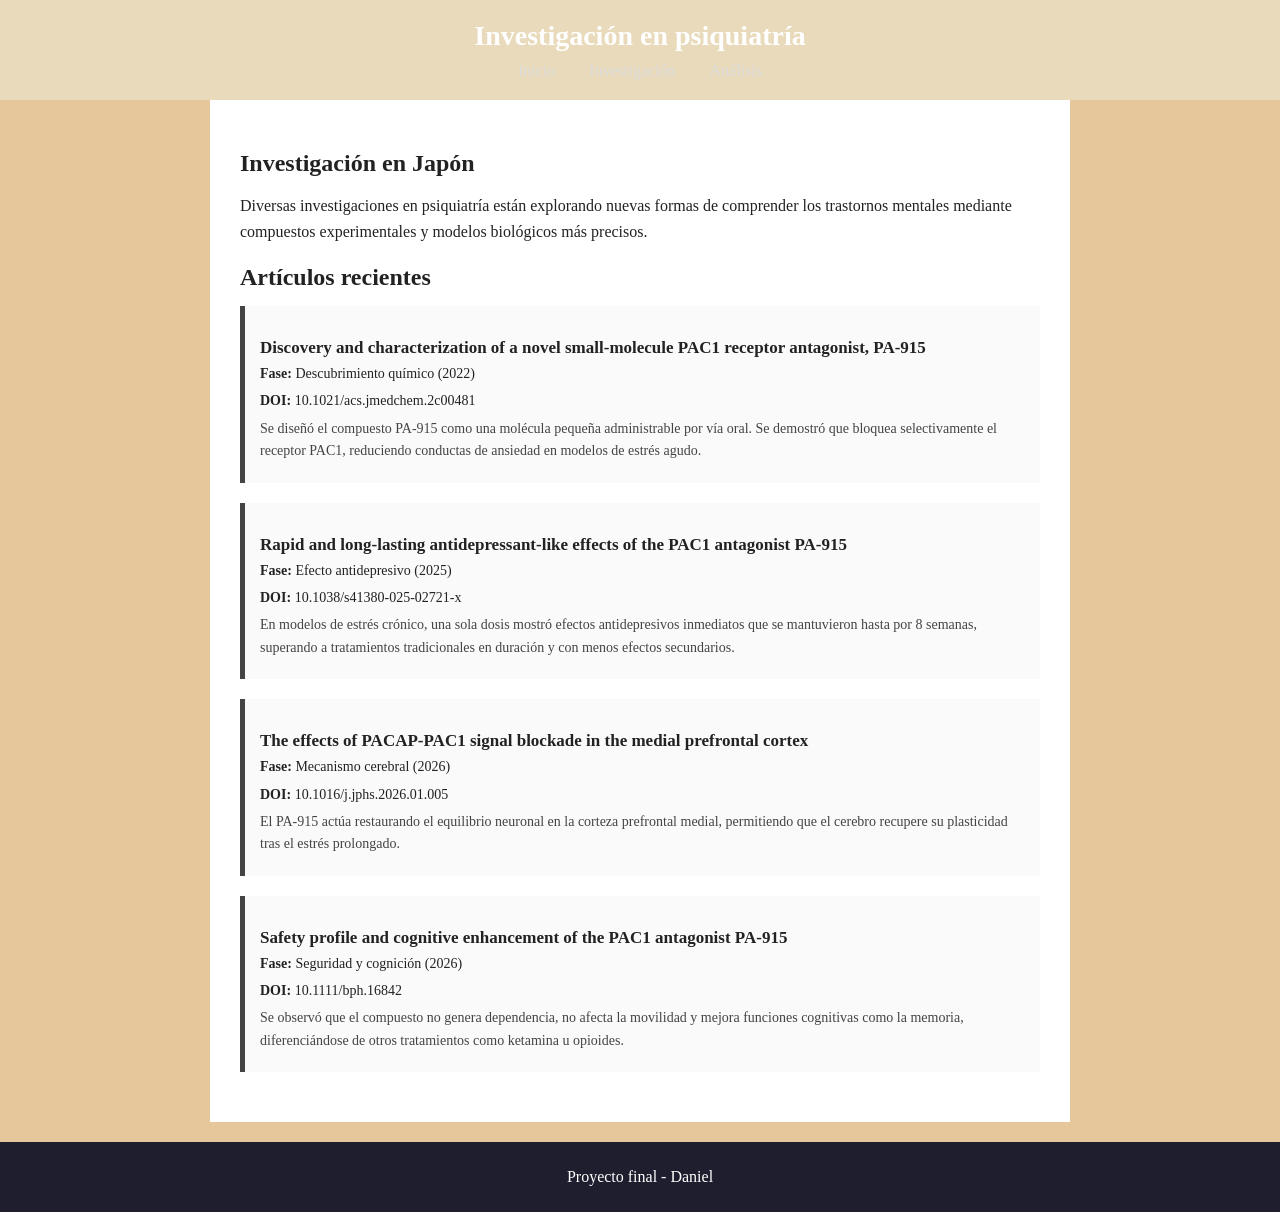
==== pagina2.html @ 25893711 "Agregados 4 papers con narrativa científica y mejoras de estilo" ====
<!DOCTYPE html>
<html lang="es">
<head>
    <meta charset="UTF-8">
    <title>Investigación</title>
    <link rel="stylesheet" href="css/styles.css">
</head>
<body>

<header>
    <h1>Investigación en psiquiatría</h1>
    <nav>
        <a href="index.html">Inicio</a>
        <a href="pagina2.html">Investigación</a>
        <a href="pagina3.html">Análisis</a>
    </nav>
</header>

<main>

    <section>
        <h2>Investigación en Japón</h2>
        <p>
            Diversas investigaciones en psiquiatría están explorando nuevas formas de comprender
            los trastornos mentales mediante compuestos experimentales y modelos biológicos más precisos.
        </p>
    </section>

    <section>
        <h2>Artículos recientes</h2>

       <!-- 1 -->
    <div class="paper">
        <h3>Discovery and characterization of a novel small-molecule PAC1 receptor antagonist, PA-915</h3>
        <p><strong>Fase:</strong> Descubrimiento químico (2022)</p>
        <p><strong>DOI:</strong> 10.1021/acs.jmedchem.2c00481</p>

        <div class="paper-info">
            <p>
                Se diseñó el compuesto PA-915 como una molécula pequeña administrable por vía oral.
                Se demostró que bloquea selectivamente el receptor PAC1, reduciendo conductas de ansiedad
                en modelos de estrés agudo.
            </p>
        </div>
    </div>

    <!-- 2 -->
    <div class="paper">
        <h3>Rapid and long-lasting antidepressant-like effects of the PAC1 antagonist PA-915</h3>
        <p><strong>Fase:</strong> Efecto antidepresivo (2025)</p>
        <p><strong>DOI:</strong> 10.1038/s41380-025-02721-x</p>

        <div class="paper-info">
            <p>
                En modelos de estrés crónico, una sola dosis mostró efectos antidepresivos inmediatos
                que se mantuvieron hasta por 8 semanas, superando a tratamientos tradicionales en duración
                y con menos efectos secundarios.
            </p>
        </div>
    </div>

    <!-- 3 -->
    <div class="paper">
        <h3>The effects of PACAP-PAC1 signal blockade in the medial prefrontal cortex</h3>
        <p><strong>Fase:</strong> Mecanismo cerebral (2026)</p>
        <p><strong>DOI:</strong> 10.1016/j.jphs.2026.01.005</p>

        <div class="paper-info">
            <p>
                El PA-915 actúa restaurando el equilibrio neuronal en la corteza prefrontal medial,
                permitiendo que el cerebro recupere su plasticidad tras el estrés prolongado.
            </p>
        </div>
    </div>

    <!-- 4 -->
    <div class="paper">
        <h3>Safety profile and cognitive enhancement of the PAC1 antagonist PA-915</h3>
        <p><strong>Fase:</strong> Seguridad y cognición (2026)</p>
        <p><strong>DOI:</strong> 10.1111/bph.16842</p>

        <div class="paper-info">
            <p>
                Se observó que el compuesto no genera dependencia, no afecta la movilidad y mejora
                funciones cognitivas como la memoria, diferenciándose de otros tratamientos como
                ketamina u opioides.
            </p>
        </div>
    </div>

    </section>

</main>

<footer>
    <p>Proyecto final - Daniel</p>
</footer>

</body>
</html>
---- css/styles.css ----
body {
    font-family: 'Georgia', serif;
    margin: 0;
    background-color: #e6c79c;
    color: #222;
}

header {
    background-color: #e8daba;
    color: white;
    padding: 20px;
    text-align: center;
}

nav {
    margin-top: 10px;
}

nav a {
    color: #ddd;
    margin: 0 15px;
    text-decoration: none;
    font-weight: 500;
}

nav a:hover {
    color: white;
}

main {
    padding: 30px;
    max-width: 800px;
    margin: auto;
    background-color: white;
}

main p {
    line-height: 1.6;
    margin-bottom: 15px;
}

h1 {
    margin: 0;
    font-size: 28px;
}

h2 {
    margin-bottom: 15px;
}

footer {
    background-color: #1e1e2f;
    color: white;
    text-align: center;
    padding: 10px;
    margin-top: 20px;
}

.paper {
    border-left: 4px solid #444;
    padding: 15px;
    margin-bottom: 20px;
    background-color: #fafafa;
}

.paper h3 {
    margin-bottom: 5px;
    font-size: 18px;
}

.paper p {
    margin: 5px 0;
    font-size: 14px;
}

.paper-info {
    font-size: 14px;
    color: #444;
}
.paper {
    border-left: 5px solid #444;
    transition: transform 0.2s ease;
}

.paper:hover {
    transform: scale(1.02);
}

.paper p {
    font-size: 14px;
}

.paper h3 {
    font-size: 17px;
}
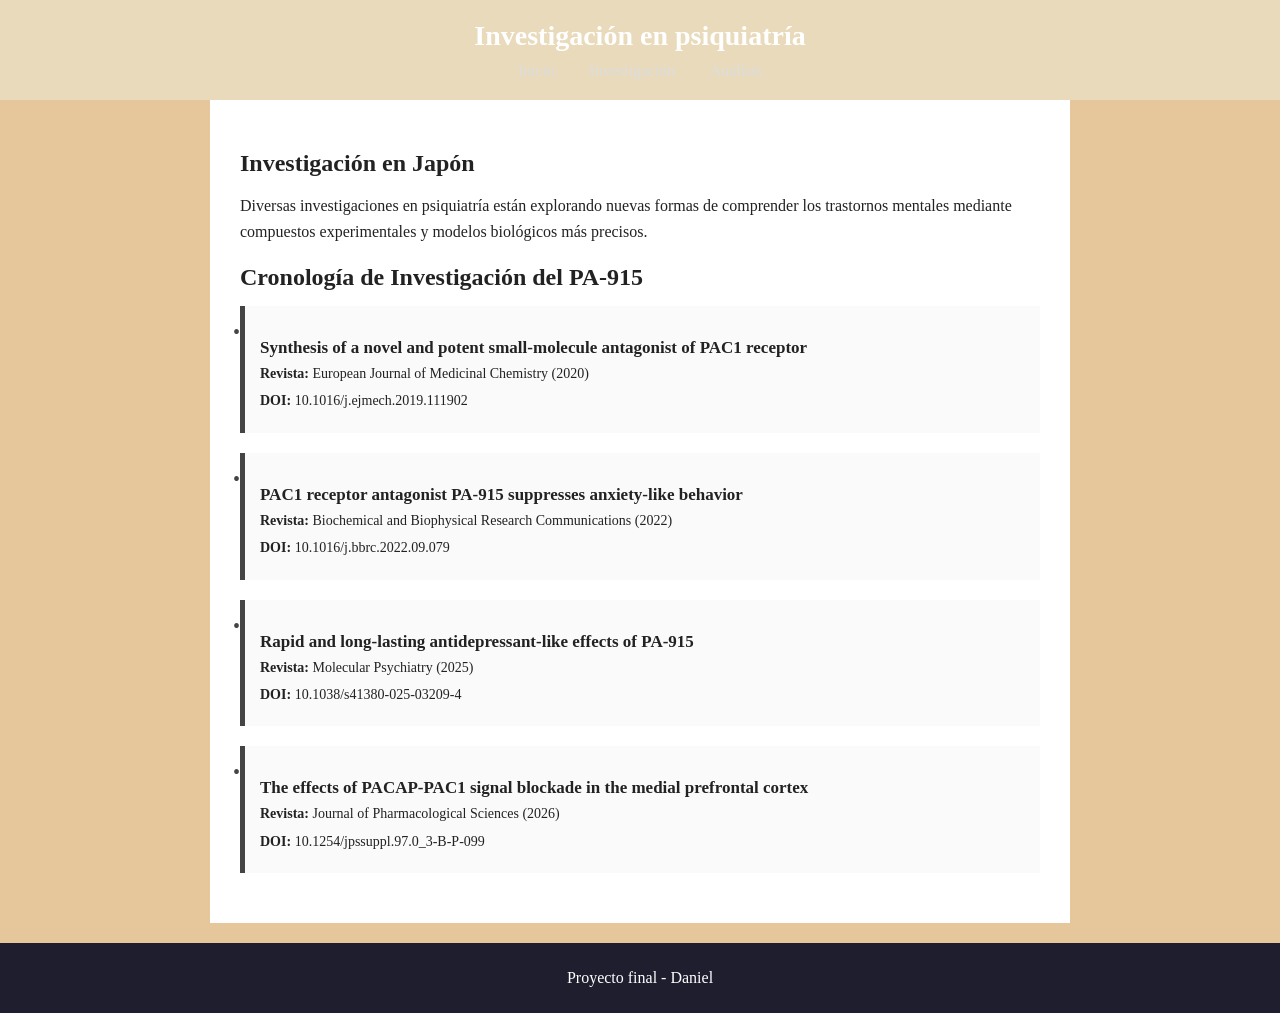
==== commit 1c0b164a: "Implementado JavaScript en cronología de investigación" ====
--- a/pagina2.html
+++ b/pagina2.html
@@ -27,63 +27,64 @@
     </section>
 
     <section>
-        <h2>Artículos recientes</h2>
+        <h2>Cronología de Investigación del PA-915</h2>
 
-       <!-- 1 -->
+    <!-- 2020 -->
     <div class="paper">
-        <h3>Discovery and characterization of a novel small-molecule PAC1 receptor antagonist, PA-915</h3>
-        <p><strong>Fase:</strong> Descubrimiento químico (2022)</p>
-        <p><strong>DOI:</strong> 10.1021/acs.jmedchem.2c00481</p>
+        <h3>Synthesis of a novel and potent small-molecule antagonist of PAC1 receptor</h3>
+        <p><strong>Revista:</strong> European Journal of Medicinal Chemistry (2020)</p>
+        <p><strong>DOI:</strong> 10.1016/j.ejmech.2019.111902</p>
 
         <div class="paper-info">
+            <p><strong>Fase:</strong> Diseño químico (origen en dolor neuropático)</p>
             <p>
-                Se diseñó el compuesto PA-915 como una molécula pequeña administrable por vía oral.
-                Se demostró que bloquea selectivamente el receptor PAC1, reduciendo conductas de ansiedad
-                en modelos de estrés agudo.
+                Se sintetizó el PA-915 como antagonista del receptor PAC1 con el objetivo de tratar
+                dolor neuropático. Se observó reducción de la hipersensibilidad al dolor en modelos animales.
             </p>
         </div>
     </div>
 
-    <!-- 2 -->
+    <!-- 2022 -->
     <div class="paper">
-        <h3>Rapid and long-lasting antidepressant-like effects of the PAC1 antagonist PA-915</h3>
-        <p><strong>Fase:</strong> Efecto antidepresivo (2025)</p>
-        <p><strong>DOI:</strong> 10.1038/s41380-025-02721-x</p>
+        <h3>PAC1 receptor antagonist PA-915 suppresses anxiety-like behavior</h3>
+        <p><strong>Revista:</strong> Biochemical and Biophysical Research Communications (2022)</p>
+        <p><strong>DOI:</strong> 10.1016/j.bbrc.2022.09.079</p>
 
         <div class="paper-info">
+            <p><strong>Fase:</strong> Salto a la ansiedad</p>
             <p>
-                En modelos de estrés crónico, una sola dosis mostró efectos antidepresivos inmediatos
-                que se mantuvieron hasta por 8 semanas, superando a tratamientos tradicionales en duración
-                y con menos efectos secundarios.
+                Se demostró que el PA-915 modula respuestas emocionales bajo estrés agudo,
+                extendiendo su efecto más allá del dolor hacia la ansiedad.
             </p>
         </div>
     </div>
 
-    <!-- 3 -->
+    <!-- 2025 -->
     <div class="paper">
-        <h3>The effects of PACAP-PAC1 signal blockade in the medial prefrontal cortex</h3>
-        <p><strong>Fase:</strong> Mecanismo cerebral (2026)</p>
-        <p><strong>DOI:</strong> 10.1016/j.jphs.2026.01.005</p>
+        <h3>Rapid and long-lasting antidepressant-like effects of PA-915</h3>
+        <p><strong>Revista:</strong> Molecular Psychiatry (2025)</p>
+        <p><strong>DOI:</strong> 10.1038/s41380-025-03209-4</p>
 
         <div class="paper-info">
+            <p><strong>Fase:</strong> Efecto antidepresivo prolongado</p>
             <p>
-                El PA-915 actúa restaurando el equilibrio neuronal en la corteza prefrontal medial,
-                permitiendo que el cerebro recupere su plasticidad tras el estrés prolongado.
+                Una sola dosis produce efectos rápidos y sostenidos por 8 semanas.
+                Se asocia con la restauración de la plasticidad sináptica en la corteza prefrontal.
             </p>
         </div>
     </div>
 
-    <!-- 4 -->
+    <!-- 2026 -->
     <div class="paper">
-        <h3>Safety profile and cognitive enhancement of the PAC1 antagonist PA-915</h3>
-        <p><strong>Fase:</strong> Seguridad y cognición (2026)</p>
-        <p><strong>DOI:</strong> 10.1111/bph.16842</p>
+        <h3>The effects of PACAP-PAC1 signal blockade in the medial prefrontal cortex</h3>
+        <p><strong>Revista:</strong> Journal of Pharmacological Sciences (2026)</p>
+        <p><strong>DOI:</strong> 10.1254/jpssuppl.97.0_3-B-P-099</p>
 
         <div class="paper-info">
+            <p><strong>Fase:</strong> Mecanismo cerebral (mPFC)</p>
             <p>
-                Se observó que el compuesto no genera dependencia, no afecta la movilidad y mejora
-                funciones cognitivas como la memoria, diferenciándose de otros tratamientos como
-                ketamina u opioides.
+                Se identificó que el efecto terapéutico depende del bloqueo de la señal PACAP-PAC1
+                en la corteza prefrontal medial, revirtiendo los efectos del estrés social crónico.
             </p>
         </div>
     </div>
@@ -95,6 +96,6 @@
 <footer>
     <p>Proyecto final - Daniel</p>
 </footer>
-
+<script src="js/script.js"></script>
 </body>
 </html>
--- a/css/styles.css
+++ b/css/styles.css
@@ -74,9 +74,20 @@
 }
 
 .paper-info {
+    opacity: 0;
+    max-height: 0;
+    overflow: hidden;
+    transition: all 0.4s ease;
     font-size: 14px;
     color: #444;
 }
+
+.paper.active .paper-info {
+    opacity: 1;
+    max-height: 300px;
+    margin-top: 10px;
+}
+
 .paper {
     border-left: 5px solid #444;
     transition: transform 0.2s ease;
@@ -93,3 +104,15 @@
 .paper h3 {
     font-size: 17px;
 }
+.paper {
+    border-left: 5px solid #444;
+    position: relative;
+}
+
+.paper::before {
+    content: "•";
+    position: absolute;
+    left: -12px;
+    color: #444;
+    font-size: 20px;
+}
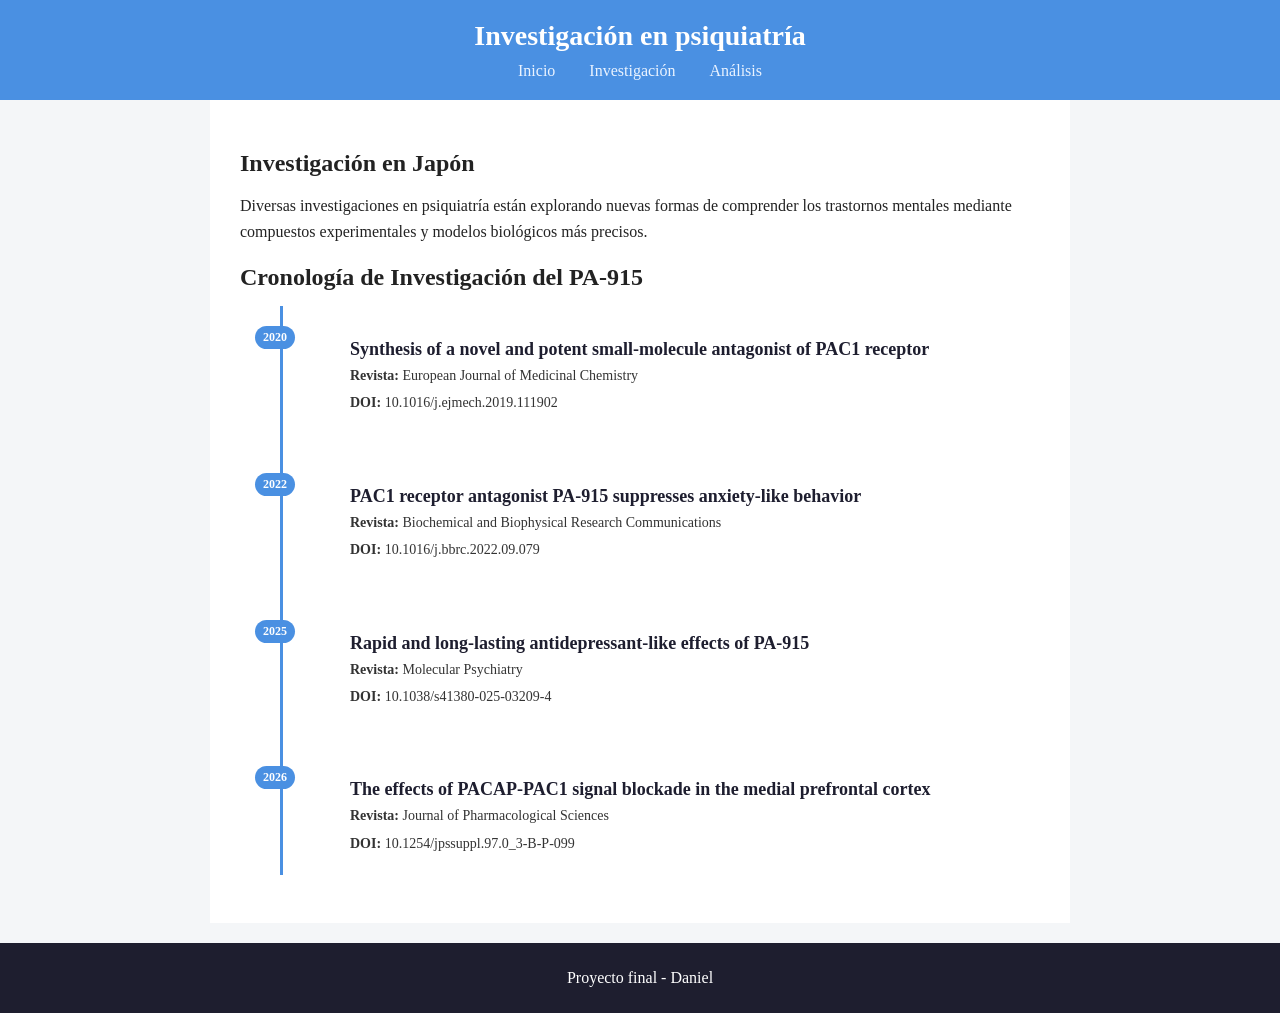
==== commit befdb063: "Actualización visual de timeline" ====
--- a/pagina2.html
+++ b/pagina2.html
@@ -28,11 +28,12 @@
 
     <section>
         <h2>Cronología de Investigación del PA-915</h2>
+        <div class="timeline">
 
     <!-- 2020 -->
-    <div class="paper">
+    <div class="paper" data-year="2020">
         <h3>Synthesis of a novel and potent small-molecule antagonist of PAC1 receptor</h3>
-        <p><strong>Revista:</strong> European Journal of Medicinal Chemistry (2020)</p>
+        <p><strong>Revista:</strong> European Journal of Medicinal Chemistry</p>
         <p><strong>DOI:</strong> 10.1016/j.ejmech.2019.111902</p>
 
         <div class="paper-info">
@@ -45,9 +46,9 @@
     </div>
 
     <!-- 2022 -->
-    <div class="paper">
+    <div class="paper" data-year="2022">
         <h3>PAC1 receptor antagonist PA-915 suppresses anxiety-like behavior</h3>
-        <p><strong>Revista:</strong> Biochemical and Biophysical Research Communications (2022)</p>
+        <p><strong>Revista:</strong> Biochemical and Biophysical Research Communications</p>
         <p><strong>DOI:</strong> 10.1016/j.bbrc.2022.09.079</p>
 
         <div class="paper-info">
@@ -60,9 +61,9 @@
     </div>
 
     <!-- 2025 -->
-    <div class="paper">
+    <div class="paper" data-year="2025">
         <h3>Rapid and long-lasting antidepressant-like effects of PA-915</h3>
-        <p><strong>Revista:</strong> Molecular Psychiatry (2025)</p>
+        <p><strong>Revista:</strong> Molecular Psychiatry</p>
         <p><strong>DOI:</strong> 10.1038/s41380-025-03209-4</p>
 
         <div class="paper-info">
@@ -75,9 +76,9 @@
     </div>
 
     <!-- 2026 -->
-    <div class="paper">
+    <div class="paper" data-year="2026">
         <h3>The effects of PACAP-PAC1 signal blockade in the medial prefrontal cortex</h3>
-        <p><strong>Revista:</strong> Journal of Pharmacological Sciences (2026)</p>
+        <p><strong>Revista:</strong> Journal of Pharmacological Sciences</p>
         <p><strong>DOI:</strong> 10.1254/jpssuppl.97.0_3-B-P-099</p>
 
         <div class="paper-info">
@@ -89,6 +90,7 @@
         </div>
     </div>
 
+        </div>
     </section>
 
 </main>
--- a/css/styles.css
+++ b/css/styles.css
@@ -1,12 +1,12 @@
 body {
     font-family: 'Georgia', serif;
     margin: 0;
-    background-color: #e6c79c;
+    background-color: #f4f6f8;
     color: #222;
 }
 
 header {
-    background-color: #e8daba;
+    background-color: #4a90e2;
     color: white;
     padding: 20px;
     text-align: center;
@@ -17,7 +17,7 @@
 }
 
 nav a {
-    color: #ddd;
+    color: #eaf3ff;
     margin: 0 15px;
     text-decoration: none;
     font-weight: 500;
@@ -56,21 +56,16 @@
     margin-top: 20px;
 }
 
-.paper {
-    border-left: 4px solid #444;
-    padding: 15px;
-    margin-bottom: 20px;
-    background-color: #fafafa;
-}
-
 .paper h3 {
     margin-bottom: 5px;
     font-size: 18px;
+    color: #1e1e2f;
 }
 
 .paper p {
     margin: 5px 0;
     font-size: 14px;
+    color: #333;
 }
 
 .paper-info {
@@ -79,7 +74,7 @@
     overflow: hidden;
     transition: all 0.4s ease;
     font-size: 14px;
-    color: #444;
+    color: #555;
 }
 
 .paper.active .paper-info {
@@ -89,7 +84,11 @@
 }
 
 .paper {
-    border-left: 5px solid #444;
+    border-left: none;
+    padding: 15px 15px 15px 30px;
+    margin-bottom: 18px;
+    background-color: #ffffff;
+    position: relative;
     transition: transform 0.2s ease;
 }
 
@@ -97,22 +96,31 @@
     transform: scale(1.02);
 }
 
-.paper p {
-    font-size: 14px;
+.paper::before {
+    content: attr(data-year);
+    position: absolute;
+    left: -65px;
+    top: 20px;
+    background-color: #4a90e2;
+    color: white;
+    font-size: 12px;
+    padding: 4px 8px;
+    border-radius: 12px;
+    font-weight: bold;
+    z-index: 2;
 }
 
-.paper h3 {
-    font-size: 17px;
-}
-.paper {
-    border-left: 5px solid #444;
+.timeline {
     position: relative;
+    padding-left: 80px;
 }
 
-.paper::before {
-    content: "•";
+.timeline::before {
+    content: "";
     position: absolute;
-    left: -12px;
-    color: #444;
-    font-size: 20px;
+    left: 40px;
+    top: 0;
+    width: 3px;
+    height: 100%;
+    background-color: #4a90e2;
 }
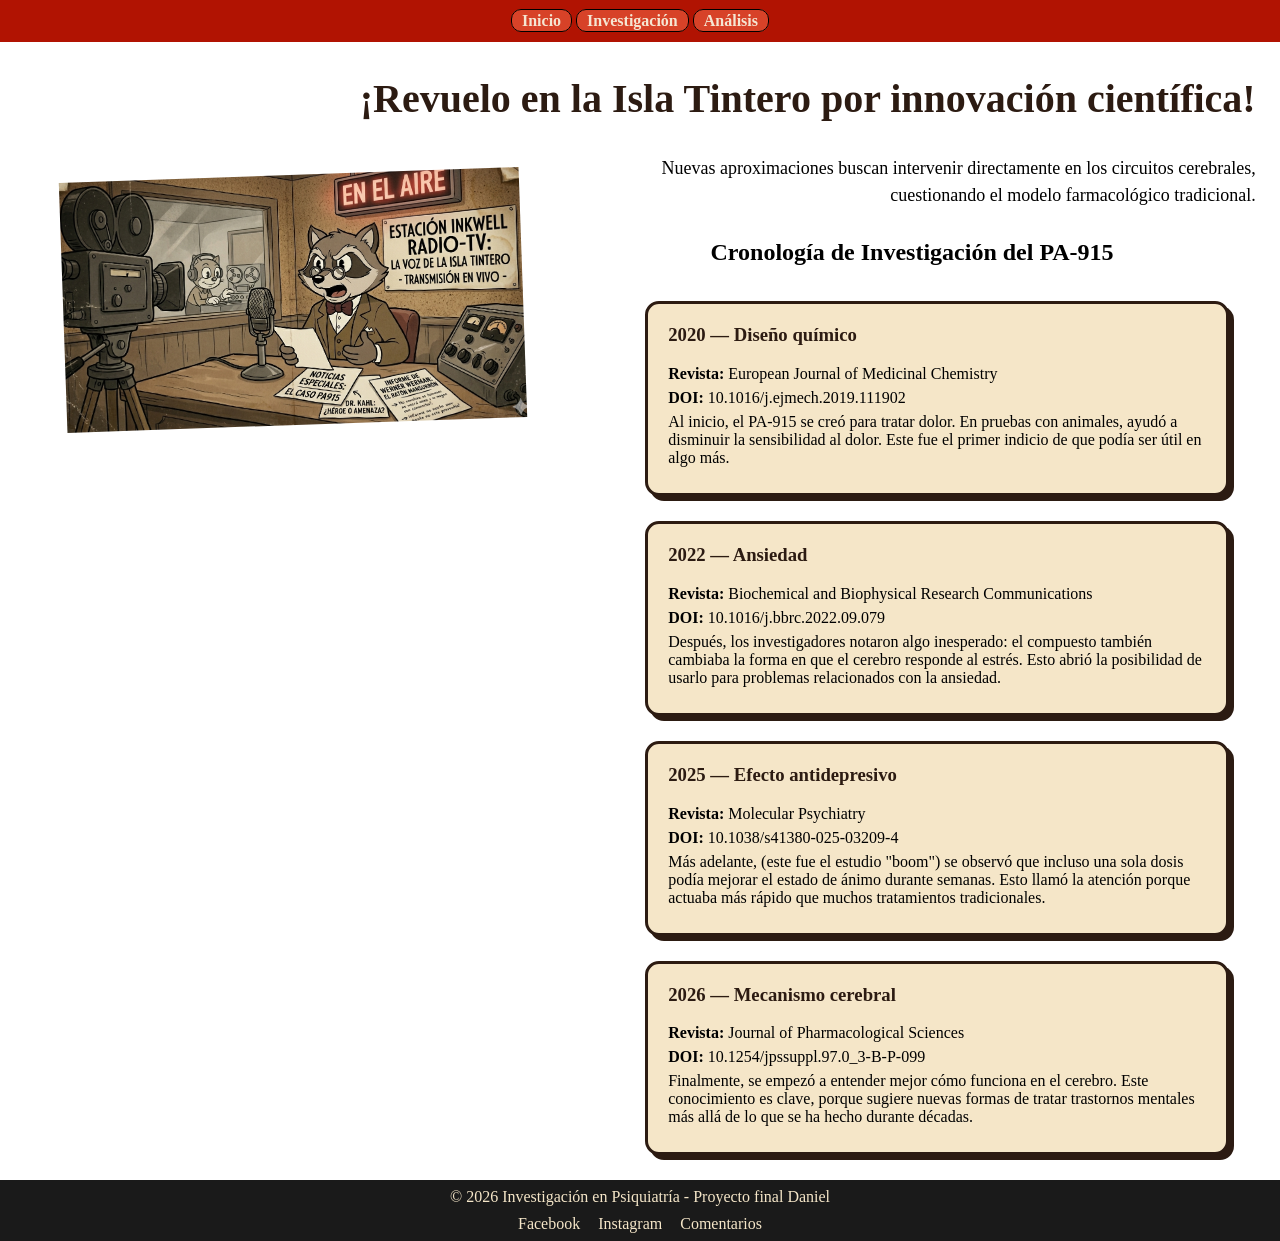
==== commit 3d6bffaf: "Página 1 lista y comienzo de diseño de página 2" ====
--- a/pagina2.html
+++ b/pagina2.html
@@ -2,101 +2,78 @@
 <html lang="es">
 <head>
     <meta charset="UTF-8">
+    <meta name="viewport" content="width=device-width, initial-scale=1.0">
     <title>Investigación</title>
     <link rel="stylesheet" href="css/styles.css">
 </head>
 <body>
 
-<header>
-    <h1>Investigación en psiquiatría</h1>
-    <nav>
-        <a href="index.html">Inicio</a>
-        <a href="pagina2.html">Investigación</a>
-        <a href="pagina3.html">Análisis</a>
-    </nav>
-</header>
+     <header class="header-vintage">
+          <nav>
+            <a href="index.html">Inicio</a>
+            <a href="pagina2.html">Investigación</a>
+            <a href="pagina3.html">Análisis</a>
+          </nav>
+     </header>
 
 <main>
 
     <section>
-        <h2>Investigación en Japón</h2>
-        <p>
-            Diversas investigaciones en psiquiatría están explorando nuevas formas de comprender
-            los trastornos mentales mediante compuestos experimentales y modelos biológicos más precisos.
-        </p>
+        <div class="centro-investigacion">
+            <h1>¡Revuelo en la Isla Tintero por innovación científica!</h1>
+            <img src="images/loretdetinta.png" alt="noticia tinta" class="img-noticia">
+            <p class="subtitulo-investigacion">
+                Nuevas aproximaciones buscan intervenir directamente en los circuitos cerebrales,
+                cuestionando el modelo farmacológico tradicional.
+            </p>
+        </div>
     </section>
 
     <section>
-        <h2>Cronología de Investigación del PA-915</h2>
         <div class="timeline">
+             <h2>Cronología de Investigación del PA-915</h2>
 
-    <!-- 2020 -->
-    <div class="paper" data-year="2020">
-        <h3>Synthesis of a novel and potent small-molecule antagonist of PAC1 receptor</h3>
-        <p><strong>Revista:</strong> European Journal of Medicinal Chemistry</p>
-        <p><strong>DOI:</strong> 10.1016/j.ejmech.2019.111902</p>
 
-        <div class="paper-info">
-            <p><strong>Fase:</strong> Diseño químico (origen en dolor neuropático)</p>
-            <p>
-                Se sintetizó el PA-915 como antagonista del receptor PAC1 con el objetivo de tratar
-                dolor neuropático. Se observó reducción de la hipersensibilidad al dolor en modelos animales.
-            </p>
+        <div class="paper-card">
+            <h3>2020 — Diseño químico</h3>
+            <p><strong>Revista:</strong> European Journal of Medicinal Chemistry</p>
+            <p><strong>DOI:</strong> 10.1016/j.ejmech.2019.111902</p>
+            <p>Al inicio, el PA-915 se creó para tratar dolor. En pruebas con animales, ayudó a disminuir la sensibilidad al dolor. Este fue el primer indicio de que podía ser útil en algo más.</p>
         </div>
-    </div>
 
-    <!-- 2022 -->
-    <div class="paper" data-year="2022">
-        <h3>PAC1 receptor antagonist PA-915 suppresses anxiety-like behavior</h3>
-        <p><strong>Revista:</strong> Biochemical and Biophysical Research Communications</p>
-        <p><strong>DOI:</strong> 10.1016/j.bbrc.2022.09.079</p>
+        <div class="paper-card">
+            <h3>2022 — Ansiedad</h3>
+            <p><strong>Revista:</strong> Biochemical and Biophysical Research Communications</p>
+            <p><strong>DOI:</strong> 10.1016/j.bbrc.2022.09.079</p>
+            <p>Después, los investigadores notaron algo inesperado: el compuesto también cambiaba la forma en que el cerebro responde al estrés. Esto abrió la posibilidad de usarlo para problemas relacionados con la ansiedad.</p>
+        </div>
 
-        <div class="paper-info">
-            <p><strong>Fase:</strong> Salto a la ansiedad</p>
-            <p>
-                Se demostró que el PA-915 modula respuestas emocionales bajo estrés agudo,
-                extendiendo su efecto más allá del dolor hacia la ansiedad.
-            </p>
+        <div class="paper-card">
+            <h3>2025 — Efecto antidepresivo</h3>
+            <p><strong>Revista:</strong> Molecular Psychiatry</p>
+            <p><strong>DOI:</strong> 10.1038/s41380-025-03209-4</p>
+            <p>Más adelante, (este fue el estudio "boom") se observó que incluso una sola dosis podía mejorar el estado de ánimo durante semanas. Esto llamó la atención porque actuaba más rápido que muchos tratamientos tradicionales.</p>
         </div>
-    </div>
 
-    <!-- 2025 -->
-    <div class="paper" data-year="2025">
-        <h3>Rapid and long-lasting antidepressant-like effects of PA-915</h3>
-        <p><strong>Revista:</strong> Molecular Psychiatry</p>
-        <p><strong>DOI:</strong> 10.1038/s41380-025-03209-4</p>
-
-        <div class="paper-info">
-            <p><strong>Fase:</strong> Efecto antidepresivo prolongado</p>
-            <p>
-                Una sola dosis produce efectos rápidos y sostenidos por 8 semanas.
-                Se asocia con la restauración de la plasticidad sináptica en la corteza prefrontal.
-            </p>
+        <div class="paper-card">
+            <h3>2026 — Mecanismo cerebral</h3>
+            <p><strong>Revista:</strong> Journal of Pharmacological Sciences</p>
+            <p><strong>DOI:</strong> 10.1254/jpssuppl.97.0_3-B-P-099</p>
+            <p>Finalmente, se empezó a entender mejor cómo funciona en el cerebro. Este conocimiento es clave, porque sugiere nuevas formas de tratar trastornos mentales más allá de lo que se ha hecho durante décadas.</p>
         </div>
-    </div>
-
-    <!-- 2026 -->
-    <div class="paper" data-year="2026">
-        <h3>The effects of PACAP-PAC1 signal blockade in the medial prefrontal cortex</h3>
-        <p><strong>Revista:</strong> Journal of Pharmacological Sciences</p>
-        <p><strong>DOI:</strong> 10.1254/jpssuppl.97.0_3-B-P-099</p>
-
-        <div class="paper-info">
-            <p><strong>Fase:</strong> Mecanismo cerebral (mPFC)</p>
-            <p>
-                Se identificó que el efecto terapéutico depende del bloqueo de la señal PACAP-PAC1
-                en la corteza prefrontal medial, revirtiendo los efectos del estrés social crónico.
-            </p>
-        </div>
-    </div>
 
         </div>
     </section>
 
 </main>
 
-<footer>
-    <p>Proyecto final - Daniel</p>
+<footer class="footer">
+  <p>© 2026 Investigación en Psiquiatría - Proyecto final Daniel</p>
+  <div class="redes">
+    <a href="https://www.facebook.com" target="_blank">Facebook</a>
+    <a href="https://www.instagram.com" target="_blank">Instagram</a>
+    <a href="pagina3.html">Comentarios</a>
+  </div>
 </footer>
 <script src="js/script.js"></script>
 </body>
--- a/css/styles.css
+++ b/css/styles.css
@@ -1,126 +1,317 @@
 body {
-    font-family: 'Georgia', serif;
     margin: 0;
-    background-color: #f4f6f8;
-    color: #222;
-}
-
-header {
-    background-color: #4a90e2;
+    font-family: serif;
+}
+
+.mapa {
+    width: 100%;
+    min-height: 70vh;
+    display: flex;
+    flex-direction: column;
+    align-items: center;
+    justify-content: flex-start;
+    padding-top: 60px;
+    text-align: center;
+}
+
+/* BOTONES VINTAGE */
+.botones-vintage {
+    display: flex;
+    justify-content: center;
+    align-items: center;
+    gap: 2vw;
+    width: 100%;
+    height: 100%;
+    margin-top: -55px;
+}
+
+/* IZQUIERDA */
+.btn-left {
+    width: 22vw;
+    max-width: 260px;
+}
+
+/* CENTRO */
+.btn-center {
+    width: 22vw;
+    max-width: 260px;
+}
+
+/* DERECHA */
+.btn-right {
+    width: 22vw;
+    max-width: 260px;
+}
+
+/* RESPONSIVE MOBILE */
+@media (max-width: 768px) {
+    .botones-vintage {
+        flex-direction: column;
+        gap: 30px;
+    }
+}
+
+.botones-vintage img {
+    display: block;
+}
+
+/* HEADER */
+header{
+    width: 100%;
+    background-color: hsl(6, 98%, 35%);
+    padding: 12px 0;
+    display: flex;
+    justify-content: center;
+    gap: 35px;
+}
+
+header a {
+    color: #f5e6d3;
+    text-decoration: none;
+    font-weight: bold;
+    background: hsl(9, 69%, 50%);
+    padding: 2px 10px;
+    border-radius: 10px;
+    border: 1.3px solid black;
+    transition: all 1s ease;
+}
+
+header a {
+    transition: transform 1s ease, background 1s ease;
+}
+
+header a:hover {
+    transform: scale(1.15) rotate(-2deg);
+    background: #e63946;
+    box-shadow: 0 6px 0 #000;
+}
+
+/* HERO / CENTRO */
+.centro {
+    width: 100%;
+    max-width: 900px;
+    margin: 40px auto 0 auto;
+    display: flex;
+    flex-direction: column;
+    align-items: center;
+    text-align: center;
+}
+
+.centro h1 {
+    font-size: 50px;
+    color: #2c1b12;
+    margin-bottom: -30px;
+    margin-top: -15px;
+    text-align: center;
+}
+
+.subtitulo {
+    font-size: 42px;
+    color: #f5e6c8;
+    font-style: italic;
+    text-align: center;
+    text-shadow: 2px 2px 0 #000, 4px 4px 0 #e63946;
+    margin-bottom: 30px;
+    animation: wiggleSub 3s ease-in-out infinite;
+}
+
+.btn-investigacion {
+    background-color: #e63946;
     color: white;
+    padding: 10px 20px;
+    border-radius: 10px;
+    text-decoration: none;
+    display: inline-block;
+}
+
+.btn-investigacion {
+    transition: transform 0.2s ease, box-shadow 0.2s ease;
+}
+
+.btn-investigacion:hover {
+    transform: scale(1.15) rotate(-2deg);
+    box-shadow: 0 6px 0 #000;
+}
+
+/* GIFS LATERALES */
+.gif-izquierda {
+    position: fixed;
+    left: 25px;
+    top: 60px;
+    width: 140px;
+}
+
+.gif-derecha {
+    position: fixed;
+    right: 20px;
+    top: 80px;
+    width: 130px;
+}
+
+.btn-left, .btn-center, .btn-right {
+    transition: transform 0.7s ease;
+}
+
+.btn-left:hover, .btn-center:hover, .btn-right:hover {
+    transform: scale(1.12) rotate(-1deg);
+    filter: brightness(1.1);
+}
+
+@keyframes bounceTitle {
+    0%   { transform: translateY(0) scale(1); }
+    25%  { transform: translateY(-5px) scale(1.03) rotate(-1deg); }
+    50%  { transform: translateY(0) scale(1); }
+    75%  { transform: translateY(5px) scale(0.97) rotate(1deg); }
+    100% { transform: translateY(0) scale(1); }
+}
+
+@keyframes wiggleSub {
+    0%   { transform: translateX(0); }
+    25%  { transform: translateX(-3px) rotate(-1deg); }
+    50%  { transform: translateX(0); }
+    75%  { transform: translateX(3px) rotate(1deg); }
+    100% { transform: translateX(0); }
+}
+
+
+/* OVERLAY SIN ROMPER ANIMACIONES */
+.boton-card {
+    position: relative;
+    display: inline-block;
+}
+
+.overlay {
+    position: absolute;
+    top: 50%;
+    left: 50%;
+    width: 88%;
+    height: 73%;
+
+    transform: translate(-50%, -50%) rotate(-0.98deg);
+
+    background: rgb(0, 0, 0);
+    color: #f5e6c8;
+
+    display: flex;
+    justify-content: center;
+    align-items: center;
+    text-align: center;
+
+    opacity: 0;
+    transition: none;
+
+    padding: 15px;
+    border-radius: 12px;
+
+    pointer-events: none;
+}
+
+.boton-card:hover .overlay {
+    opacity: 0.9;
+    transition: opacity 3.5s ease;
+}
+.footer {
+    background-color: #1a1a1a;
+    color: #f5e6c8;
+    text-align: center;
+    padding: 8px 0;
+    margin-top: 20px;
+}
+
+.footer p {
+    margin: 0;
+}
+
+.footer .redes {
+    margin-top: 9px;
+}
+
+.footer .redes a {
+    color: #f5e6c8;
+    margin: 0 7px;
+    text-decoration: none;
+    transition: color 0.2s ease;
+}
+
+.footer .redes a:hover {
+    color: #ffcc66;
+}
+
+/* PAPER CARDS (Página 2) */
+.paper-card {
+    width: 42%;
+    max-width: 700px;
+    margin: 25px 4% 25px auto;
     padding: 20px;
-    text-align: center;
-}
-
-nav {
-    margin-top: 10px;
-}
-
-nav a {
-    color: #eaf3ff;
-    margin: 0 15px;
-    text-decoration: none;
-    font-weight: 500;
-}
-
-nav a:hover {
-    color: white;
-}
-
-main {
-    padding: 30px;
-    max-width: 800px;
-    margin: auto;
-    background-color: white;
-}
-
-main p {
-    line-height: 1.6;
-    margin-bottom: 15px;
-}
-
-h1 {
-    margin: 0;
-    font-size: 28px;
-}
-
-h2 {
-    margin-bottom: 15px;
-}
-
-footer {
-    background-color: #1e1e2f;
-    color: white;
-    text-align: center;
-    padding: 10px;
-    margin-top: 20px;
-}
-
-.paper h3 {
-    margin-bottom: 5px;
+
+    background: #f5e6c8;
+    border: 3px solid #2c1b12;
+    border-radius: 14px;
+
+    box-shadow: 5px 5px 0px #2c1b12;
+
+    transition: transform 0.25s ease, box-shadow 0.25s ease;
+}
+
+.paper-card:hover {
+    transform: scale(1.03) rotate(-0.5deg);
+    box-shadow: 8px 8px 0px #2c1b12;
+}
+
+.paper-card h3 {
+    margin-top: 0;
+    color: #2c1b12;
+}
+
+.paper-card p {
+    margin: 6px 0;
+}
+/* SUBTITULO CRONOLOGIA */
+.timeline h2 {
+    text-align: right;
+    margin: 20px 13% 35px auto;
+}
+/* TITULO PAGINA 2 */
+.centro-investigacion {
+    text-align: right;
+    margin: 20px 1.9% 30px auto;
+}
+
+.centro-investigacion h1 {
+    font-size: 40px;
+    color: #2c1b12;
+    animation: bounceTitle 2.5s ease-in-out 1s;
+}
+
+/* SUBTITULO PAGINA 2 */
+.subtitulo-investigacion {
     font-size: 18px;
-    color: #1e1e2f;
-}
-
-.paper p {
-    margin: 5px 0;
-    font-size: 14px;
-    color: #333;
-}
-
-.paper-info {
-    opacity: 0;
-    max-height: 0;
-    overflow: hidden;
-    transition: all 0.4s ease;
-    font-size: 14px;
-    color: #555;
-}
-
-.paper.active .paper-info {
-    opacity: 1;
-    max-height: 300px;
-    margin-top: 10px;
-}
-
-.paper {
-    border-left: none;
-    padding: 15px 15px 15px 30px;
-    margin-bottom: 18px;
-    background-color: #ffffff;
-    position: relative;
-    transition: transform 0.2s ease;
-}
-
-.paper:hover {
-    transform: scale(1.02);
-}
-
-.paper::before {
-    content: attr(data-year);
-    position: absolute;
-    left: -65px;
-    top: 20px;
-    background-color: #4a90e2;
-    color: white;
-    font-size: 12px;
-    padding: 4px 8px;
-    border-radius: 12px;
-    font-weight: bold;
-    z-index: 2;
-}
-
-.timeline {
-    position: relative;
-    padding-left: 80px;
-}
-
-.timeline::before {
-    content: "";
-    position: absolute;
-    left: 40px;
-    top: 0;
-    width: 3px;
-    height: 100%;
-    background-color: #4a90e2;
+    color: #000000;
+    max-width: 600px;
+    margin: 10px 0 0 auto;
+    line-height: 1.5;
+    text-align: right;
+}
+
+/* OCULTAR SCROLLBAR (MEJORADO) */
+html, body {
+    scrollbar-width: none; /* Firefox */
+    -ms-overflow-style: none; /* IE y Edge antiguos */
+}
+
+html::-webkit-scrollbar,
+body::-webkit-scrollbar {
+    display: none; /* Chrome, Safari */
+}
+
+/* IMAGEN NOTICIA IZQUIERDA */
+.img-noticia {
+    width: 460px;
+    max-width: 460px;
+    min-width: 140px;
+
+    float: left;
+    margin: 20px 20px 10px 5%;
+
+    transform: rotate(-2deg);
 }
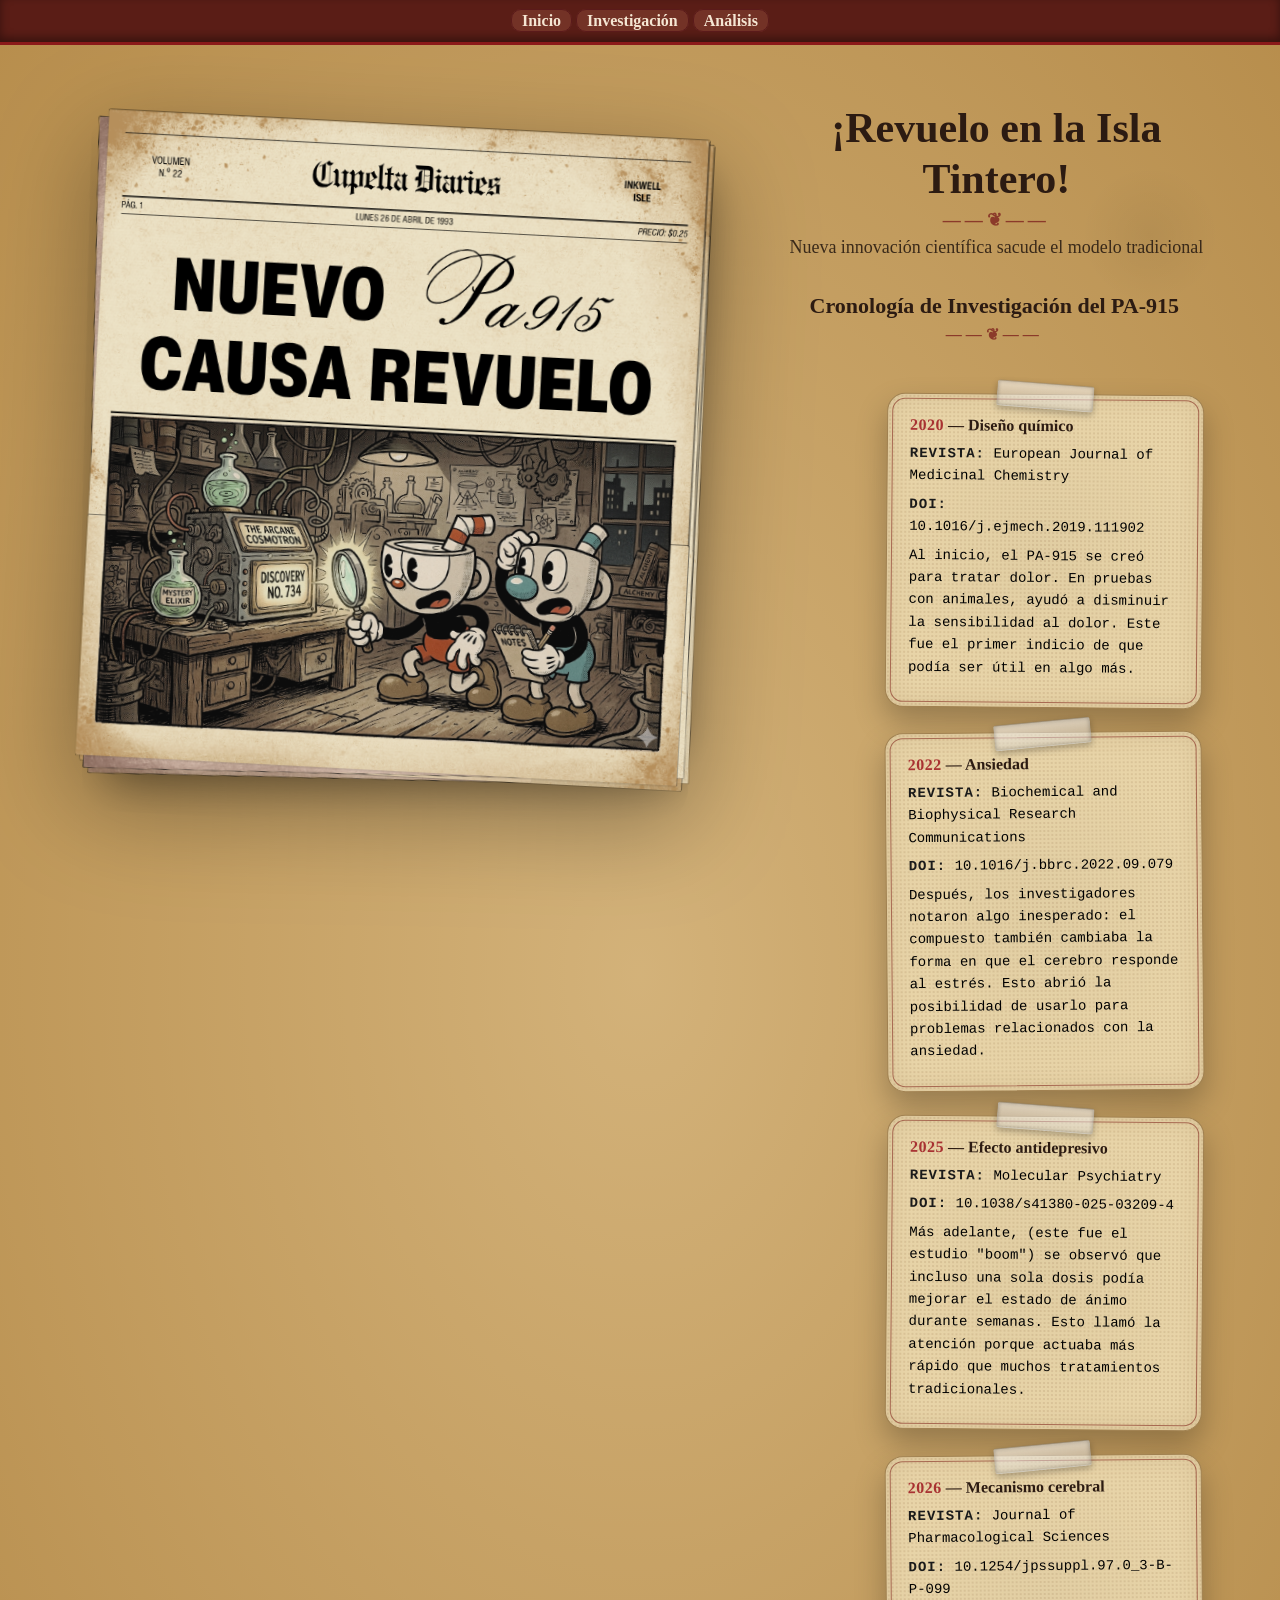
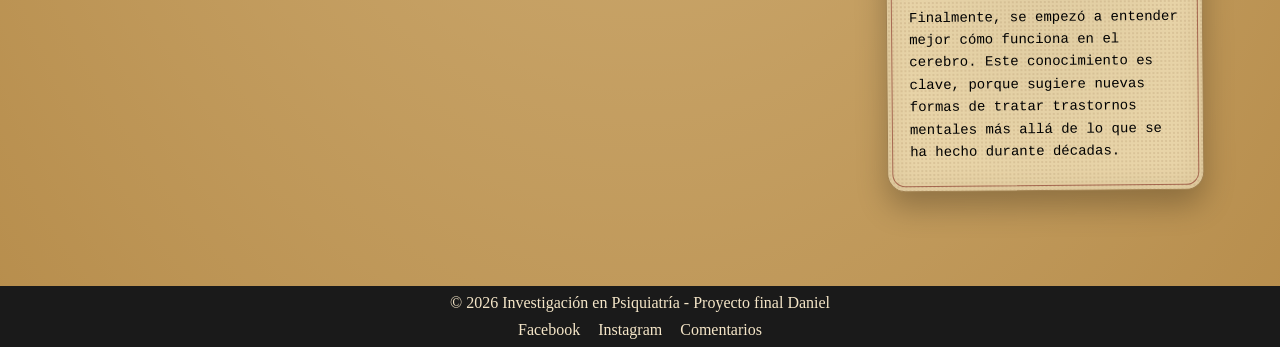
==== commit 13dc5cf3: "fix: ajuste cards y textos alineados" ====
--- a/pagina2.html
+++ b/pagina2.html
@@ -6,7 +6,7 @@
     <title>Investigación</title>
     <link rel="stylesheet" href="css/styles.css">
 </head>
-<body>
+<body class="pagina2-body">
 
      <header class="header-vintage">
           <nav>
@@ -18,52 +18,60 @@
 
 <main>
 
-    <section>
-        <div class="centro-investigacion">
-            <h1>¡Revuelo en la Isla Tintero por innovación científica!</h1>
-            <img src="images/loretdetinta.png" alt="noticia tinta" class="img-noticia">
-            <p class="subtitulo-investigacion">
-                Nuevas aproximaciones buscan intervenir directamente en los circuitos cerebrales,
-                cuestionando el modelo farmacológico tradicional.
-            </p>
+    <div class="layout-doble">
+
+        <!-- LADO IZQUIERDO (NOTICIARIO) -->
+        <div class="lado-izquierdo">
+            <img src="images/pizarraoficial.png" alt="periodico" class="img-periodico">
         </div>
-    </section>
 
-    <section>
-        <div class="timeline">
-             <h2>Cronología de Investigación del PA-915</h2>
+        <!-- LADO DERECHO (INVESTIGACIÓN) -->
+        <div class="lado-derecho">
+
+            <div class="centro-investigacion">
+                <h1>¡Revuelo en la Isla Tintero!</h1>
+                <p class="subtitulo-investigacion">
+                    Nueva innovación científica sacude el modelo tradicional
+                </p>
+            </div>
+
+            <div class="timeline">
+                <h2>Cronología de Investigación del PA-915</h2>
 
 
         <div class="paper-card">
-            <h3>2020 — Diseño químico</h3>
+            <h3><span>2020</span> — Diseño químico</h3>
             <p><strong>Revista:</strong> European Journal of Medicinal Chemistry</p>
             <p><strong>DOI:</strong> 10.1016/j.ejmech.2019.111902</p>
             <p>Al inicio, el PA-915 se creó para tratar dolor. En pruebas con animales, ayudó a disminuir la sensibilidad al dolor. Este fue el primer indicio de que podía ser útil en algo más.</p>
         </div>
 
         <div class="paper-card">
-            <h3>2022 — Ansiedad</h3>
+            <h3><span>2022</span> — Ansiedad</h3>
             <p><strong>Revista:</strong> Biochemical and Biophysical Research Communications</p>
             <p><strong>DOI:</strong> 10.1016/j.bbrc.2022.09.079</p>
             <p>Después, los investigadores notaron algo inesperado: el compuesto también cambiaba la forma en que el cerebro responde al estrés. Esto abrió la posibilidad de usarlo para problemas relacionados con la ansiedad.</p>
         </div>
 
         <div class="paper-card">
-            <h3>2025 — Efecto antidepresivo</h3>
+            <h3><span>2025</span> — Efecto antidepresivo</h3>
             <p><strong>Revista:</strong> Molecular Psychiatry</p>
             <p><strong>DOI:</strong> 10.1038/s41380-025-03209-4</p>
             <p>Más adelante, (este fue el estudio "boom") se observó que incluso una sola dosis podía mejorar el estado de ánimo durante semanas. Esto llamó la atención porque actuaba más rápido que muchos tratamientos tradicionales.</p>
         </div>
 
         <div class="paper-card">
-            <h3>2026 — Mecanismo cerebral</h3>
+            <h3><span>2026</span> — Mecanismo cerebral</h3>
             <p><strong>Revista:</strong> Journal of Pharmacological Sciences</p>
             <p><strong>DOI:</strong> 10.1254/jpssuppl.97.0_3-B-P-099</p>
             <p>Finalmente, se empezó a entender mejor cómo funciona en el cerebro. Este conocimiento es clave, porque sugiere nuevas formas de tratar trastornos mentales más allá de lo que se ha hecho durante décadas.</p>
         </div>
 
+            </div>
+
         </div>
-    </section>
+
+    </div>
 
 </main>
 
--- a/css/styles.css
+++ b/css/styles.css
@@ -1,7 +1,16 @@
 body {
     margin: 0;
-    font-family: serif;
-}
+    font-family: "playfair display", "Times New Roman", serif;
+}
+
+.pagina2-body {
+    background-color: #e8d5b0;
+    background-image: 
+        url("https://www.transparenttextures.com/patterns/old-map.png"),
+        radial-gradient(ellipse at center, #e8d5b0 0%, #c9a96e 100%);
+    background-blend-mode: multiply;
+}
+
 
 .mapa {
     width: 100%;
@@ -58,21 +67,23 @@
 /* HEADER */
 header{
     width: 100%;
-    background-color: hsl(6, 98%, 35%);
+    background-color: hsl(6, 60%, 22%);
+    border-bottom: 3px solid #8b1a1a;
     padding: 12px 0;
     display: flex;
     justify-content: center;
     gap: 35px;
+    box-shadow: inset 0 -4px 10px rgba(0,0,0,0.4);
 }
 
 header a {
     color: #f5e6d3;
     text-decoration: none;
     font-weight: bold;
-    background: hsl(9, 69%, 50%);
+    background: hsl(9, 50%, 30%);
     padding: 2px 10px;
     border-radius: 10px;
-    border: 1.3px solid black;
+    border: 1.5px solid #5a1a1a;
     transition: all 1s ease;
 }
 
@@ -239,58 +250,183 @@
 
 /* PAPER CARDS (Página 2) */
 .paper-card {
-    width: 42%;
+    width: 48%;
     max-width: 700px;
-    margin: 25px 4% 25px auto;
-    padding: 20px;
-
-    background: #f5e6c8;
-    border: 3px solid #2c1b12;
-    border-radius: 14px;
-
-    box-shadow: 5px 5px 0px #2c1b12;
+    margin: 25px 3% 25px auto;
+    padding: 22px;
+    background: #f0ddb0;
+    position: relative;
+
+    border-radius: 18px;
+    border: 1.5px solid #c9b48c;
+
+    /* doble borde rojo tipo editorial */
+    outline: 1px solid rgba(160, 50, 40, 0.5);
+    outline-offset: -6px;
+
+    box-shadow:
+        0px 15px 30px rgba(0,0,0,0.25),
+        inset 0 0 25px rgba(120, 80, 40, 0.15);
+
+    /* textura sutil */
+    background-image:
+        radial-gradient(rgba(120, 80, 40, 0.12) 1px, transparent 1px),
+        linear-gradient(rgba(101,67,33,0.06), rgba(101,67,33,0.06));
+    border-color: #a08050;
+    background-size: 4px 4px, 100% 100%;
+    outline-color: rgba(130, 40, 30, 0.6);
+
+
+    transform: rotate(-0.4deg);
 
     transition: transform 0.25s ease, box-shadow 0.25s ease;
 }
 
+.paper-card:nth-child(even) {
+    transform: rotate(0.5deg);
+}
+
+.paper-card:nth-child(odd) {
+    transform: rotate(-0.5deg);
+}
+
 .paper-card:hover {
-    transform: scale(1.03) rotate(-0.5deg);
+    transform: scale(1.03) rotate(0deg);
     box-shadow: 8px 8px 0px #2c1b12;
 }
 
+.paper-card::before {
+    content: "";
+    position: absolute;
+    top: -12px;
+    left: 50%;
+    transform: translateX(-50%) rotate(-2deg);
+
+    width: 95px;
+    height: 24px;
+
+    background: linear-gradient(
+        to bottom,
+        rgba(255,255,255,0.6),
+        rgba(210,210,210,0.4)
+    );
+
+    border: 1px solid rgba(0,0,0,0.15);
+
+    box-shadow:
+        0 3px 6px rgba(0,0,0,0.25),
+        inset 0 0 4px rgba(0,0,0,0.25);
+
+    border-radius: 3px;
+}
+
+.paper-card::after {
+    content: "";
+    position: absolute;
+    inset: 0;
+    border-radius: 18px;
+
+    background: radial-gradient(rgba(0,0,0,0.08), transparent 70%);
+    opacity: 0.4;
+    pointer-events: none;
+}
+
+.paper-card:nth-child(even)::before {
+    transform: translateX(-50%) rotate(4deg);
+}
+
+.paper-card:nth-child(odd)::before {
+    transform: translateX(-50%) rotate(-5deg);
+}
+
 .paper-card h3 {
+    font-family: "Georgia", serif;
+    font-weight: bold;
     margin-top: 0;
     color: #2c1b12;
+    font-size: 16px;
+    margin-bottom: 8px;
+}
+
+.paper-card h3 span {
+    color: #a83232;
+    font-weight: bold;
+    letter-spacing: 0.5px;
 }
 
 .paper-card p {
+    line-height: 1.6;
     margin: 6px 0;
+
+
+}
+/* ESTILO TIPO MAQUINA DE ESCRIBIR (DOI Y REVISTA) */
+.paper-card p strong {
+    font-family: "Courier New", Courier, monospace;
+    letter-spacing: 1px;
+    color: #1a1a1a;
+    text-transform: uppercase;
+}
+
+.paper-card p {
+    font-family: "Courier New", Courier, monospace;
+    font-size: 14px;
 }
 /* SUBTITULO CRONOLOGIA */
+.timeline {
+    padding: 0 10px;
+    width: 100%;
+    box-sizing: border-box;
+}
 .timeline h2 {
-    text-align: right;
-    margin: 20px 13% 35px auto;
+    text-align: center;
+    margin: 0px 0% 50px 20%;
+    font-size: 22px;
+    color: #2c1b12;
 }
 /* TITULO PAGINA 2 */
 .centro-investigacion {
-    text-align: right;
-    margin: 20px 1.9% 30px auto;
+    text-align: center;
+    margin: 10px 0% 20px 20%;
+    padding: 0 10px;
+    box-sizing: border-box;
 }
 
 .centro-investigacion h1 {
-    font-size: 40px;
+    font-size: 42px;
     color: #2c1b12;
-    animation: bounceTitle 2.5s ease-in-out 1s;
+    font-family: "Times New Roman", Times, serif;
+    letter-spacing: 0px;
+    font-weight: 600;
+    margin-bottom: 5px;
+    line-height: 1.2;
+    word-break: break-word;
+}
+
+.centro-investigacion h1::after {
+    content: "——❦——";
+    display: block;
+    font-size: 18px;
+    margin-top: 6px;
+    color: #8b3a2a;
+    letter-spacing: 4px;
+}
+.timeline h2::after {
+    content: "——❦——";
+    display: block;
+    font-size: 16px;
+    margin: 6px auto 0;
+    color: #8b3a2a;
+    letter-spacing: 4px;
+    margin: 6px auto 0;
 }
 
 /* SUBTITULO PAGINA 2 */
 .subtitulo-investigacion {
     font-size: 18px;
-    color: #000000;
-    max-width: 600px;
-    margin: 10px 0 0 auto;
-    line-height: 1.5;
-    text-align: right;
+    color: #3a2a1a;
+    margin: 0 10px 15px 10px;
+    text-align: center;
 }
 
 /* OCULTAR SCROLLBAR (MEJORADO) */
@@ -304,14 +440,58 @@
     display: none; /* Chrome, Safari */
 }
 
-/* IMAGEN NOTICIA IZQUIERDA */
-.img-noticia {
-    width: 460px;
-    max-width: 460px;
-    min-width: 140px;
-
-    float: left;
-    margin: 20px 20px 10px 5%;
-
-    transform: rotate(-2deg);
+.layout-doble {
+    display: flex;
+    width: 100%;
+}
+
+.lado-izquierdo {
+    width: 45%;
+    display: flex;
+    justify-content: center;
+    align-items: flex-start;
+    padding-top: 45px;
+}
+
+.lado-derecho {
+    width: 50%;
+    padding: 20px 50px 50px 120px;
+    position: relative;
+    overflow-y: auto;
+    display: flex;
+    flex-direction: column;
+    align-items: center;
+}
+
+.lado-derecho::before {
+    content: "";
+    position: absolute;
+    top: 120px;
+    right: 60px;
+    width: 140px;
+    height: 140px;
+    background: radial-gradient(rgba(0,0,0,0.08), transparent 70%);
+    opacity: 0.6;
+    pointer-events: none;
+}
+
+.img-periodico {
+    width: 140%;
+    max-width: 1100px;
+    transform: rotate(3deg);
+    margin-left: 280px;
+    filter: drop-shadow(0px 30px 50px rgba(0,0,0,0.35));
+    border: none;
+}
+
+/* RESPONSIVE */
+@media (max-width: 900px) {
+    .layout-doble {
+        flex-direction: column;
+    }
+
+    .lado-izquierdo,
+    .lado-derecho {
+        width: 100%;
+    }
 }
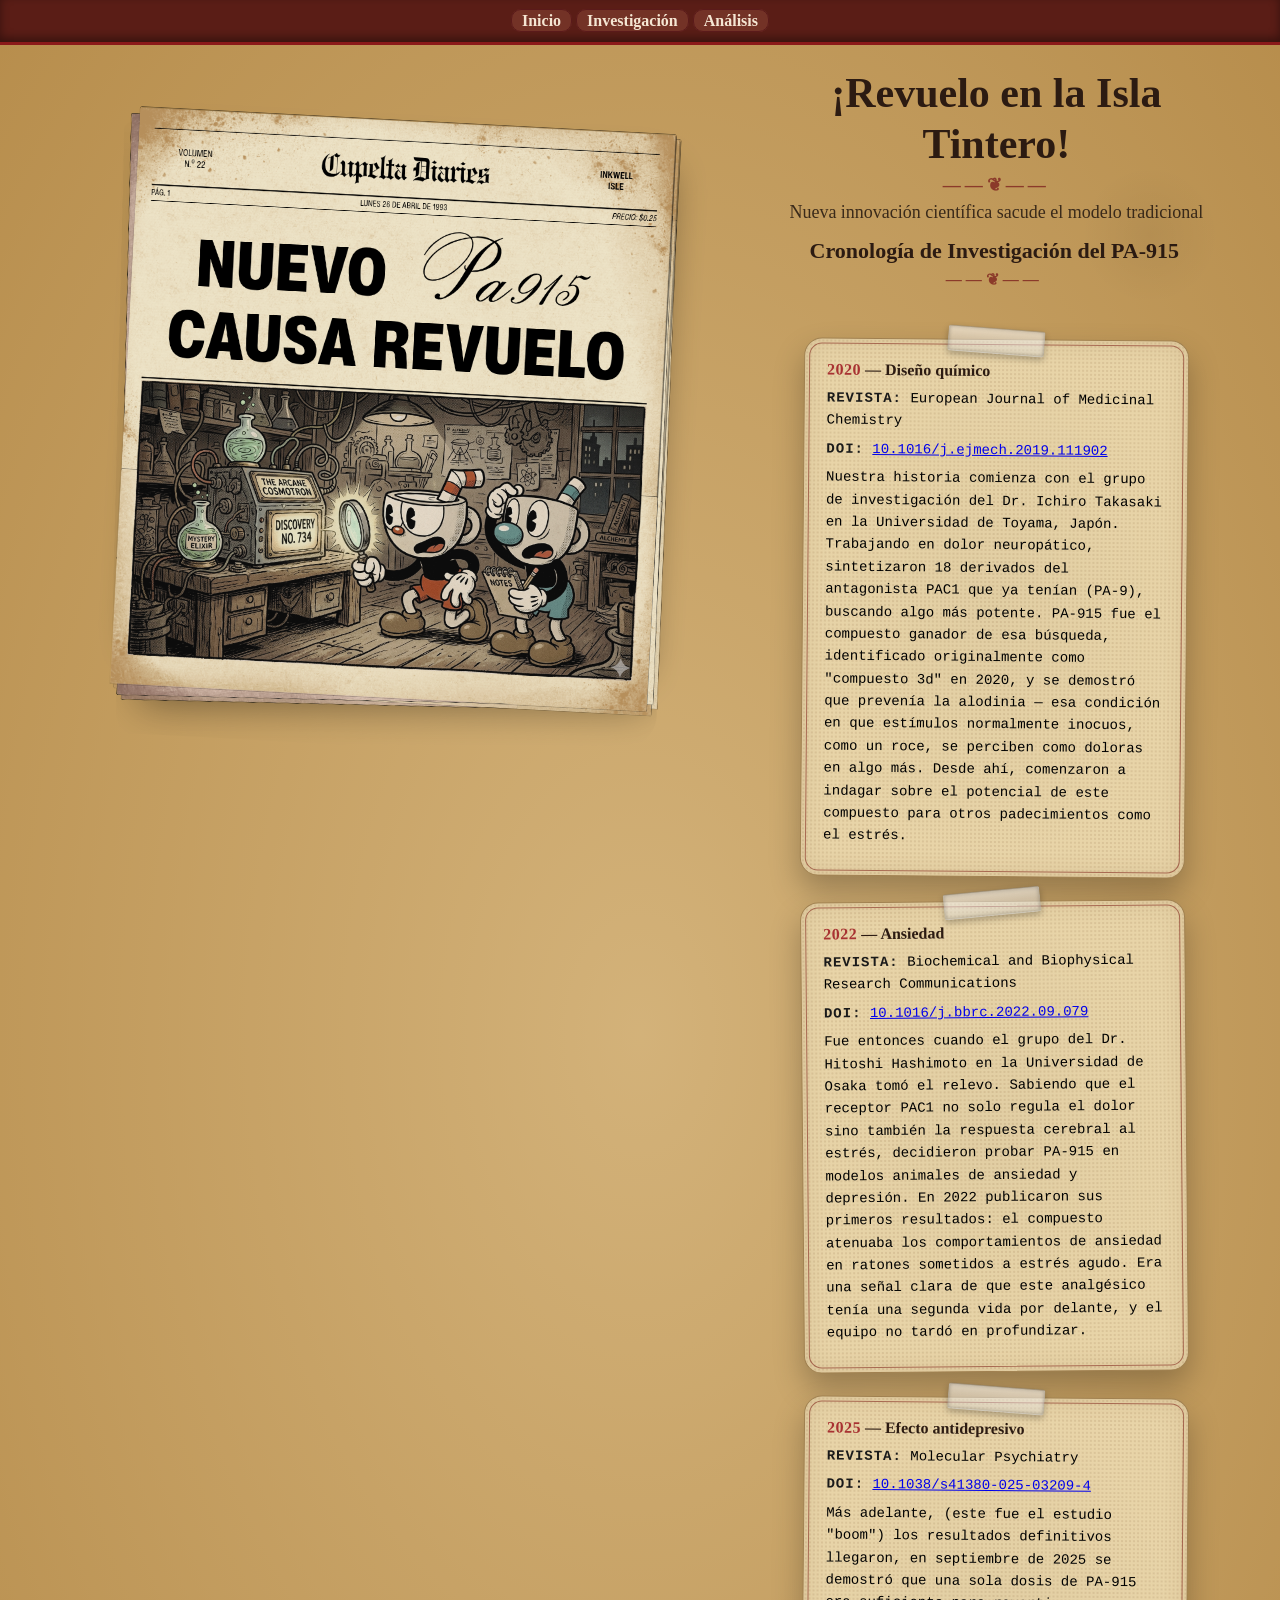
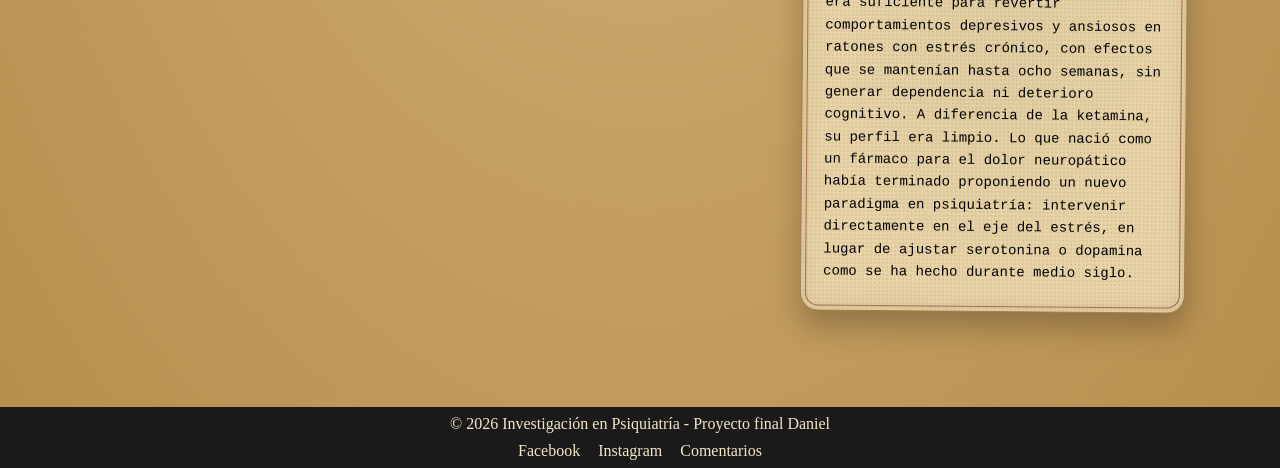
==== commit 40d77a2b: "Ajustes de tarjetas visuales página 2 y creación de página 3" ====
--- a/pagina2.html
+++ b/pagina2.html
@@ -42,29 +42,22 @@
         <div class="paper-card">
             <h3><span>2020</span> — Diseño químico</h3>
             <p><strong>Revista:</strong> European Journal of Medicinal Chemistry</p>
-            <p><strong>DOI:</strong> 10.1016/j.ejmech.2019.111902</p>
-            <p>Al inicio, el PA-915 se creó para tratar dolor. En pruebas con animales, ayudó a disminuir la sensibilidad al dolor. Este fue el primer indicio de que podía ser útil en algo más.</p>
+            <p><strong>DOI:</strong> <a href="https://doi.org/10.1016/j.ejmech.2019.111902" target="_blank">10.1016/j.ejmech.2019.111902</a></p>
+            <p>Nuestra historia comienza con el grupo de investigación del Dr. Ichiro Takasaki en la Universidad de Toyama, Japón. Trabajando en dolor neuropático, sintetizaron 18 derivados del antagonista PAC1 que ya tenían (PA-9), buscando algo más potente. PA-915 fue el compuesto ganador de esa búsqueda, identificado originalmente como "compuesto 3d" en 2020, y se demostró que prevenía la alodinia — esa condición en que estímulos normalmente inocuos, como un roce, se perciben como doloras en algo más. Desde ahí, comenzaron a indagar sobre el potencial de este compuesto para otros padecimientos como el estrés.</p>
         </div>
 
         <div class="paper-card">
             <h3><span>2022</span> — Ansiedad</h3>
             <p><strong>Revista:</strong> Biochemical and Biophysical Research Communications</p>
-            <p><strong>DOI:</strong> 10.1016/j.bbrc.2022.09.079</p>
-            <p>Después, los investigadores notaron algo inesperado: el compuesto también cambiaba la forma en que el cerebro responde al estrés. Esto abrió la posibilidad de usarlo para problemas relacionados con la ansiedad.</p>
+            <p><strong>DOI:</strong> <a href="https://doi.org/10.1016/j.bbrc.2022.09.079" target="_blank">10.1016/j.bbrc.2022.09.079</a></p>
+            <p>Fue entonces cuando el grupo del Dr. Hitoshi Hashimoto en la Universidad de Osaka tomó el relevo. Sabiendo que el receptor PAC1 no solo regula el dolor sino también la respuesta cerebral al estrés, decidieron probar PA-915 en modelos animales de ansiedad y depresión. En 2022 publicaron sus primeros resultados: el compuesto atenuaba los comportamientos de ansiedad en ratones sometidos a estrés agudo. Era una señal clara de que este analgésico tenía una segunda vida por delante, y el equipo no tardó en profundizar.</p>
         </div>
 
         <div class="paper-card">
             <h3><span>2025</span> — Efecto antidepresivo</h3>
             <p><strong>Revista:</strong> Molecular Psychiatry</p>
-            <p><strong>DOI:</strong> 10.1038/s41380-025-03209-4</p>
-            <p>Más adelante, (este fue el estudio "boom") se observó que incluso una sola dosis podía mejorar el estado de ánimo durante semanas. Esto llamó la atención porque actuaba más rápido que muchos tratamientos tradicionales.</p>
-        </div>
-
-        <div class="paper-card">
-            <h3><span>2026</span> — Mecanismo cerebral</h3>
-            <p><strong>Revista:</strong> Journal of Pharmacological Sciences</p>
-            <p><strong>DOI:</strong> 10.1254/jpssuppl.97.0_3-B-P-099</p>
-            <p>Finalmente, se empezó a entender mejor cómo funciona en el cerebro. Este conocimiento es clave, porque sugiere nuevas formas de tratar trastornos mentales más allá de lo que se ha hecho durante décadas.</p>
+            <p><strong>DOI:</strong> <a href="https://doi.org/10.1038/s41380-025-03209-4" target="_blank">10.1038/s41380-025-03209-4</a></p>
+            <p>Más adelante, (este fue el estudio "boom") los resultados definitivos llegaron, en septiembre de 2025 se demostró que una sola dosis de PA-915 era suficiente para revertir comportamientos depresivos y ansiosos en ratones con estrés crónico, con efectos que se mantenían hasta ocho semanas, sin generar dependencia ni deterioro cognitivo. A diferencia de la ketamina, su perfil era limpio. Lo que nació como un fármaco para el dolor neuropático había terminado proponiendo un nuevo paradigma en psiquiatría: intervenir directamente en el eje del estrés, en lugar de ajustar serotonina o dopamina como se ha hecho durante medio siglo.</p>
         </div>
 
             </div>
--- a/css/styles.css
+++ b/css/styles.css
@@ -250,9 +250,9 @@
 
 /* PAPER CARDS (Página 2) */
 .paper-card {
-    width: 48%;
+    width: 60%;
     max-width: 700px;
-    margin: 25px 3% 25px auto;
+    margin: 25px 6% 25px auto;
     padding: 22px;
     background: #f0ddb0;
     position: relative;
@@ -380,14 +380,14 @@
 }
 .timeline h2 {
     text-align: center;
-    margin: 0px 0% 50px 20%;
+    margin: -20px 0% 50px 20%;
     font-size: 22px;
     color: #2c1b12;
 }
 /* TITULO PAGINA 2 */
 .centro-investigacion {
     text-align: center;
-    margin: 10px 0% 20px 20%;
+    margin: -10px 0% 20px 20%;
     padding: 0 10px;
     box-sizing: border-box;
 }
@@ -455,7 +455,7 @@
 
 .lado-derecho {
     width: 50%;
-    padding: 20px 50px 50px 120px;
+    padding: 5px 50px 50px 120px;
     position: relative;
     overflow-y: auto;
     display: flex;
@@ -476,11 +476,10 @@
 }
 
 .img-periodico {
-    width: 140%;
+    width: 125%;
     max-width: 1100px;
     transform: rotate(3deg);
     margin-left: 280px;
-    filter: drop-shadow(0px 30px 50px rgba(0,0,0,0.35));
     border: none;
 }
 
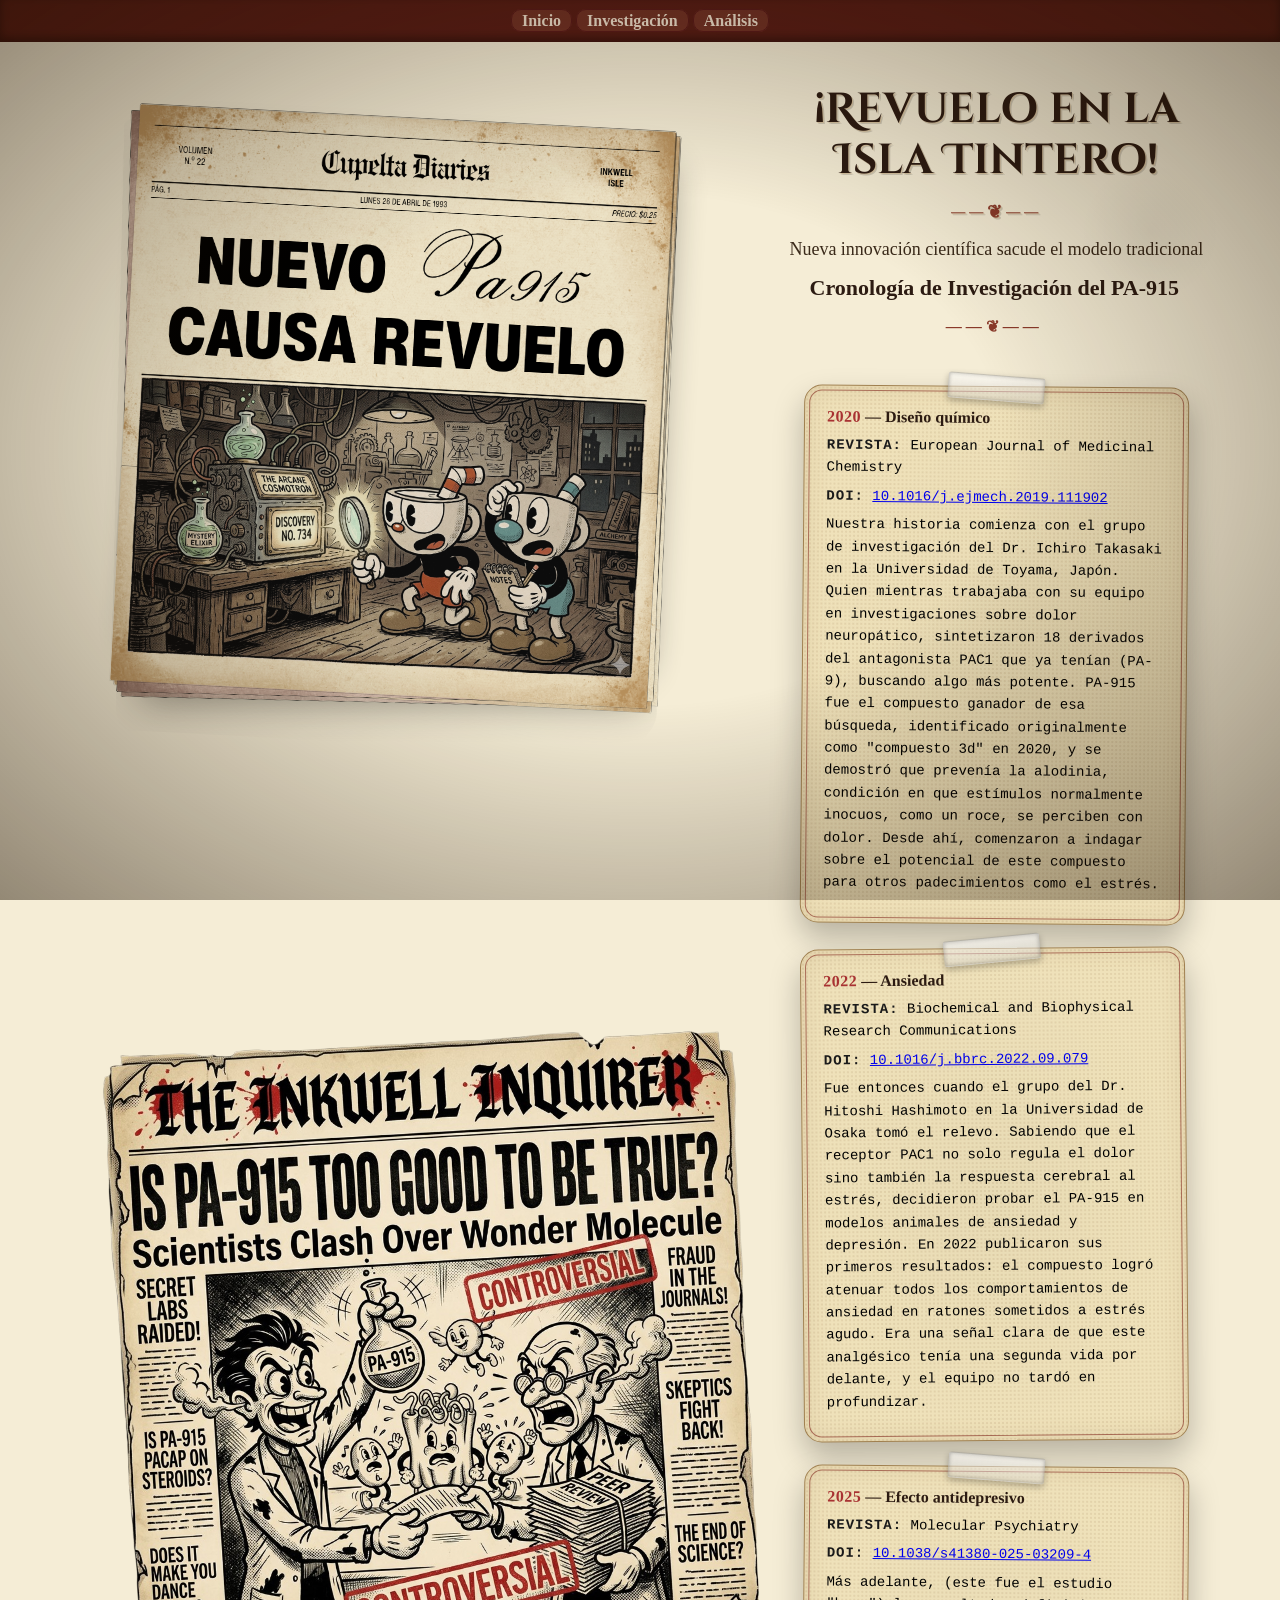
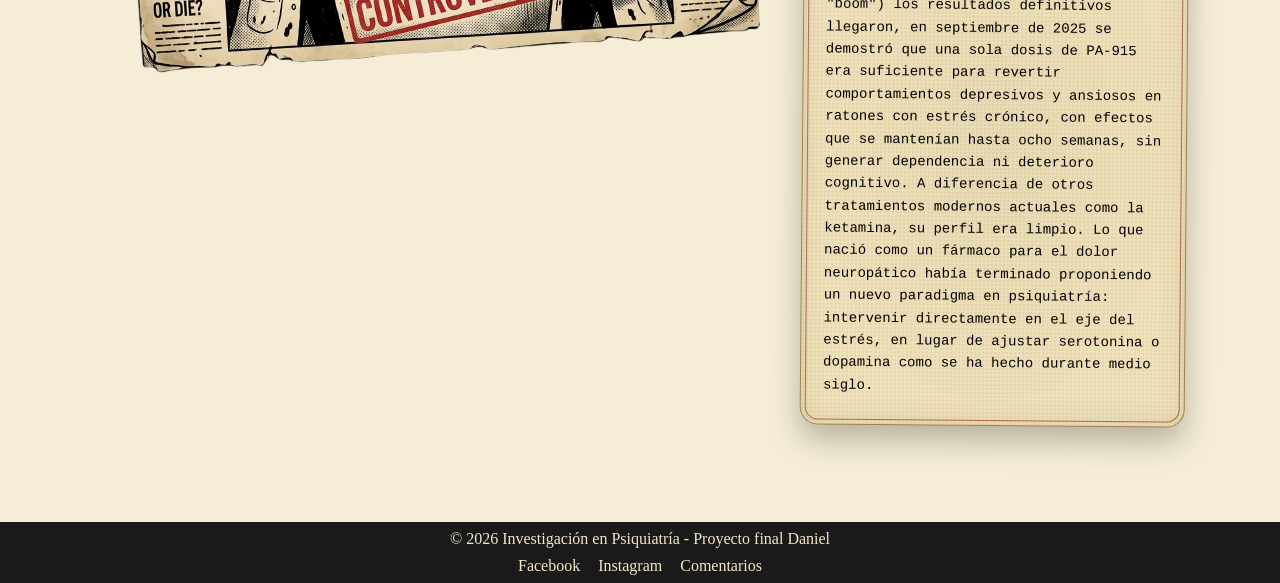
==== commit d02d90c4: "comienzo y diseño fuerte de tercera pagina" ====
--- a/pagina2.html
+++ b/pagina2.html
@@ -1,6 +1,7 @@
 <!DOCTYPE html>
 <html lang="es">
 <head>
+<link href="https://fonts.googleapis.com/css2?family=Cinzel+Decorative:wght@400;700&family=IM+Fell+English+SC&display=swap" rel="stylesheet">
     <meta charset="UTF-8">
     <meta name="viewport" content="width=device-width, initial-scale=1.0">
     <title>Investigación</title>
@@ -23,6 +24,7 @@
         <!-- LADO IZQUIERDO (NOTICIARIO) -->
         <div class="lado-izquierdo">
             <img src="images/pizarraoficial.png" alt="periodico" class="img-periodico">
+            <img src="images/theinkwell.png" alt="tintero decorativo" class="img-inkwell">
         </div>
 
         <!-- LADO DERECHO (INVESTIGACIÓN) -->
@@ -43,21 +45,21 @@
             <h3><span>2020</span> — Diseño químico</h3>
             <p><strong>Revista:</strong> European Journal of Medicinal Chemistry</p>
             <p><strong>DOI:</strong> <a href="https://doi.org/10.1016/j.ejmech.2019.111902" target="_blank">10.1016/j.ejmech.2019.111902</a></p>
-            <p>Nuestra historia comienza con el grupo de investigación del Dr. Ichiro Takasaki en la Universidad de Toyama, Japón. Trabajando en dolor neuropático, sintetizaron 18 derivados del antagonista PAC1 que ya tenían (PA-9), buscando algo más potente. PA-915 fue el compuesto ganador de esa búsqueda, identificado originalmente como "compuesto 3d" en 2020, y se demostró que prevenía la alodinia — esa condición en que estímulos normalmente inocuos, como un roce, se perciben como doloras en algo más. Desde ahí, comenzaron a indagar sobre el potencial de este compuesto para otros padecimientos como el estrés.</p>
+            <p>Nuestra historia comienza con el grupo de investigación del Dr. Ichiro Takasaki en la Universidad de Toyama, Japón. Quien mientras trabajaba con su equipo en investigaciones sobre dolor neuropático, sintetizaron 18 derivados del antagonista PAC1 que ya tenían (PA-9), buscando algo más potente. PA-915 fue el compuesto ganador de esa búsqueda, identificado originalmente como "compuesto 3d" en 2020, y se demostró que prevenía la alodinia, condición en que estímulos normalmente inocuos, como un roce, se perciben con dolor. Desde ahí, comenzaron a indagar sobre el potencial de este compuesto para otros padecimientos como el estrés.</p>
         </div>
 
         <div class="paper-card">
             <h3><span>2022</span> — Ansiedad</h3>
             <p><strong>Revista:</strong> Biochemical and Biophysical Research Communications</p>
             <p><strong>DOI:</strong> <a href="https://doi.org/10.1016/j.bbrc.2022.09.079" target="_blank">10.1016/j.bbrc.2022.09.079</a></p>
-            <p>Fue entonces cuando el grupo del Dr. Hitoshi Hashimoto en la Universidad de Osaka tomó el relevo. Sabiendo que el receptor PAC1 no solo regula el dolor sino también la respuesta cerebral al estrés, decidieron probar PA-915 en modelos animales de ansiedad y depresión. En 2022 publicaron sus primeros resultados: el compuesto atenuaba los comportamientos de ansiedad en ratones sometidos a estrés agudo. Era una señal clara de que este analgésico tenía una segunda vida por delante, y el equipo no tardó en profundizar.</p>
+            <p>Fue entonces cuando el grupo del Dr. Hitoshi Hashimoto en la Universidad de Osaka tomó el relevo. Sabiendo que el receptor PAC1 no solo regula el dolor sino también la respuesta cerebral al estrés, decidieron probar el PA-915 en modelos animales de ansiedad y depresión. En 2022 publicaron sus primeros resultados: el compuesto logró atenuar todos los comportamientos de ansiedad en ratones sometidos a estrés agudo. Era una señal clara de que este analgésico tenía una segunda vida por delante, y el equipo no tardó en profundizar.</p>
         </div>
 
         <div class="paper-card">
             <h3><span>2025</span> — Efecto antidepresivo</h3>
             <p><strong>Revista:</strong> Molecular Psychiatry</p>
             <p><strong>DOI:</strong> <a href="https://doi.org/10.1038/s41380-025-03209-4" target="_blank">10.1038/s41380-025-03209-4</a></p>
-            <p>Más adelante, (este fue el estudio "boom") los resultados definitivos llegaron, en septiembre de 2025 se demostró que una sola dosis de PA-915 era suficiente para revertir comportamientos depresivos y ansiosos en ratones con estrés crónico, con efectos que se mantenían hasta ocho semanas, sin generar dependencia ni deterioro cognitivo. A diferencia de la ketamina, su perfil era limpio. Lo que nació como un fármaco para el dolor neuropático había terminado proponiendo un nuevo paradigma en psiquiatría: intervenir directamente en el eje del estrés, en lugar de ajustar serotonina o dopamina como se ha hecho durante medio siglo.</p>
+            <p>Más adelante, (este fue el estudio "boom") los resultados definitivos llegaron, en septiembre de 2025 se demostró que una sola dosis de PA-915 era suficiente para revertir comportamientos depresivos y ansiosos en ratones con estrés crónico, con efectos que se mantenían hasta ocho semanas, sin generar dependencia ni deterioro cognitivo. A diferencia de otros tratamientos modernos actuales como la ketamina, su perfil era limpio. Lo que nació como un fármaco para el dolor neuropático había terminado proponiendo un nuevo paradigma en psiquiatría: intervenir directamente en el eje del estrés, en lugar de ajustar serotonina o dopamina como se ha hecho durante medio siglo.</p>
         </div>
 
             </div>
--- a/css/styles.css
+++ b/css/styles.css
@@ -4,11 +4,19 @@
 }
 
 .pagina2-body {
-    background-color: #e8d5b0;
+    background-color: #f5edd6;
     background-image: 
-        url("https://www.transparenttextures.com/patterns/old-map.png"),
-        radial-gradient(ellipse at center, #e8d5b0 0%, #c9a96e 100%);
-    background-blend-mode: multiply;
+    url("https://www.transparenttextures.com/patterns/old-map.png");
+    position: relative;
+}
+
+.pagina2-body::after {
+    content: '';
+    position: fixed;
+    inset: 0;
+    background: radial-gradient(ellipse at center, transparent 40%, rgba(30, 15, 0, 0.45) 100%);
+    pointer-events: none;
+    z-index: 0;
 }
 
 
@@ -68,7 +76,6 @@
 header{
     width: 100%;
     background-color: hsl(6, 60%, 22%);
-    border-bottom: 3px solid #8b1a1a;
     padding: 12px 0;
     display: flex;
     justify-content: center;
@@ -254,7 +261,7 @@
     max-width: 700px;
     margin: 25px 6% 25px auto;
     padding: 22px;
-    background: #f0ddb0;
+    background: #f5e8c0;
     position: relative;
 
     border-radius: 18px;
@@ -270,8 +277,8 @@
 
     /* textura sutil */
     background-image:
-        radial-gradient(rgba(120, 80, 40, 0.12) 1px, transparent 1px),
-        linear-gradient(rgba(101,67,33,0.06), rgba(101,67,33,0.06));
+        radial-gradient(rgba(120, 80, 40, 0.10) 1px, transparent 1px),
+        linear-gradient(rgba(101,67,33,0.04), rgba(101,67,33,0.04));
     border-color: #a08050;
     background-size: 4px 4px, 100% 100%;
     outline-color: rgba(130, 40, 30, 0.6);
@@ -387,7 +394,7 @@
 /* TITULO PAGINA 2 */
 .centro-investigacion {
     text-align: center;
-    margin: -10px 0% 20px 20%;
+    margin: 10px 0% 20px 20%;
     padding: 0 10px;
     box-sizing: border-box;
 }
@@ -395,19 +402,22 @@
 .centro-investigacion h1 {
     font-size: 42px;
     color: #2c1b12;
-    font-family: "Times New Roman", Times, serif;
+    font-family: "Cinzel Decorative", "IM Fell English SC", serif;
     letter-spacing: 0px;
     font-weight: 600;
-    margin-bottom: 5px;
+    margin-bottom: 15px;
     line-height: 1.2;
     word-break: break-word;
+    text-shadow:
+        1px 1px 0 #d6c3a1,
+        2px 2px 0 rgba(0,0,0,0.15);
 }
 
 .centro-investigacion h1::after {
     content: "——❦——";
     display: block;
     font-size: 18px;
-    margin-top: 6px;
+    margin-top: 16px;
     color: #8b3a2a;
     letter-spacing: 4px;
 }
@@ -415,10 +425,10 @@
     content: "——❦——";
     display: block;
     font-size: 16px;
-    margin: 6px auto 0;
+    margin: 16px auto 0;
     color: #8b3a2a;
     letter-spacing: 4px;
-    margin: 6px auto 0;
+    margin: 16px auto 0;
 }
 
 /* SUBTITULO PAGINA 2 */
@@ -483,6 +493,15 @@
     border: none;
 }
 
+.img-inkwell {
+    position: absolute;
+    bottom: 510px;
+    left: 110px;
+    width: 640px;
+    transform: rotate(-2deg);
+    z-index: 0;
+}
+
 /* RESPONSIVE */
 @media (max-width: 900px) {
     .layout-doble {
@@ -493,4 +512,79 @@
     .lado-derecho {
         width: 100%;
     }
+}
+/* CARRUSEL CIRCULAR PAGINA 3 */
+.circulo-container {
+    position: relative;
+    width: 600px;
+    height: 600px;
+    margin: 100px auto;
+    z-index: 2;
+}
+
+.imagen-central {
+    position: absolute;
+    width: 300px;
+    top: 50%;
+    left: 50%;
+    transform: translate(-50%, -50%);
+    z-index: 5;
+    transition: transform 0.3s ease;
+}
+
+.imagen-central:hover {
+    transform: translate(-50%, -50%) scale(1.05);
+}
+
+.circulo {
+    position: absolute;
+    width: 100%;
+    height: 100%;
+    border-radius: 50%;
+}
+
+.item {
+    position: absolute;
+    width: 115px;
+    transition: transform 0.35s ease, opacity 0.35s ease, filter 0.35s ease;
+    opacity: 0.5;
+    z-index: 1;
+    cursor: pointer;
+    filter: grayscale(20%);
+}
+
+/* Estado por defecto cuando hay uno en hover */
+.circulo:has(.item:hover) .item:not(:hover) {
+    transform: scale(0.75);
+    opacity: 0.3;
+    filter: grayscale(40%);
+}
+
+.item:hover {
+    transform: scale(1.6) !important;
+    opacity: 1 !important;
+    z-index: 10;
+}
+
+.item.activo {
+    transform: scale(1.5);
+    opacity: 1;
+    z-index: 3;
+}
+
+.btn-rotar {
+    position: absolute;
+    bottom: -70px;
+    left: 50%;
+    transform: translateX(-50%);
+    padding: 10px 20px;
+    background: #2c1b12;
+    color: #f5e6d3;
+    border: none;
+    border-radius: 8px;
+    cursor: pointer;
+}
+
+.btn-rotar:hover {
+    background: #5a1a1a;
 }
